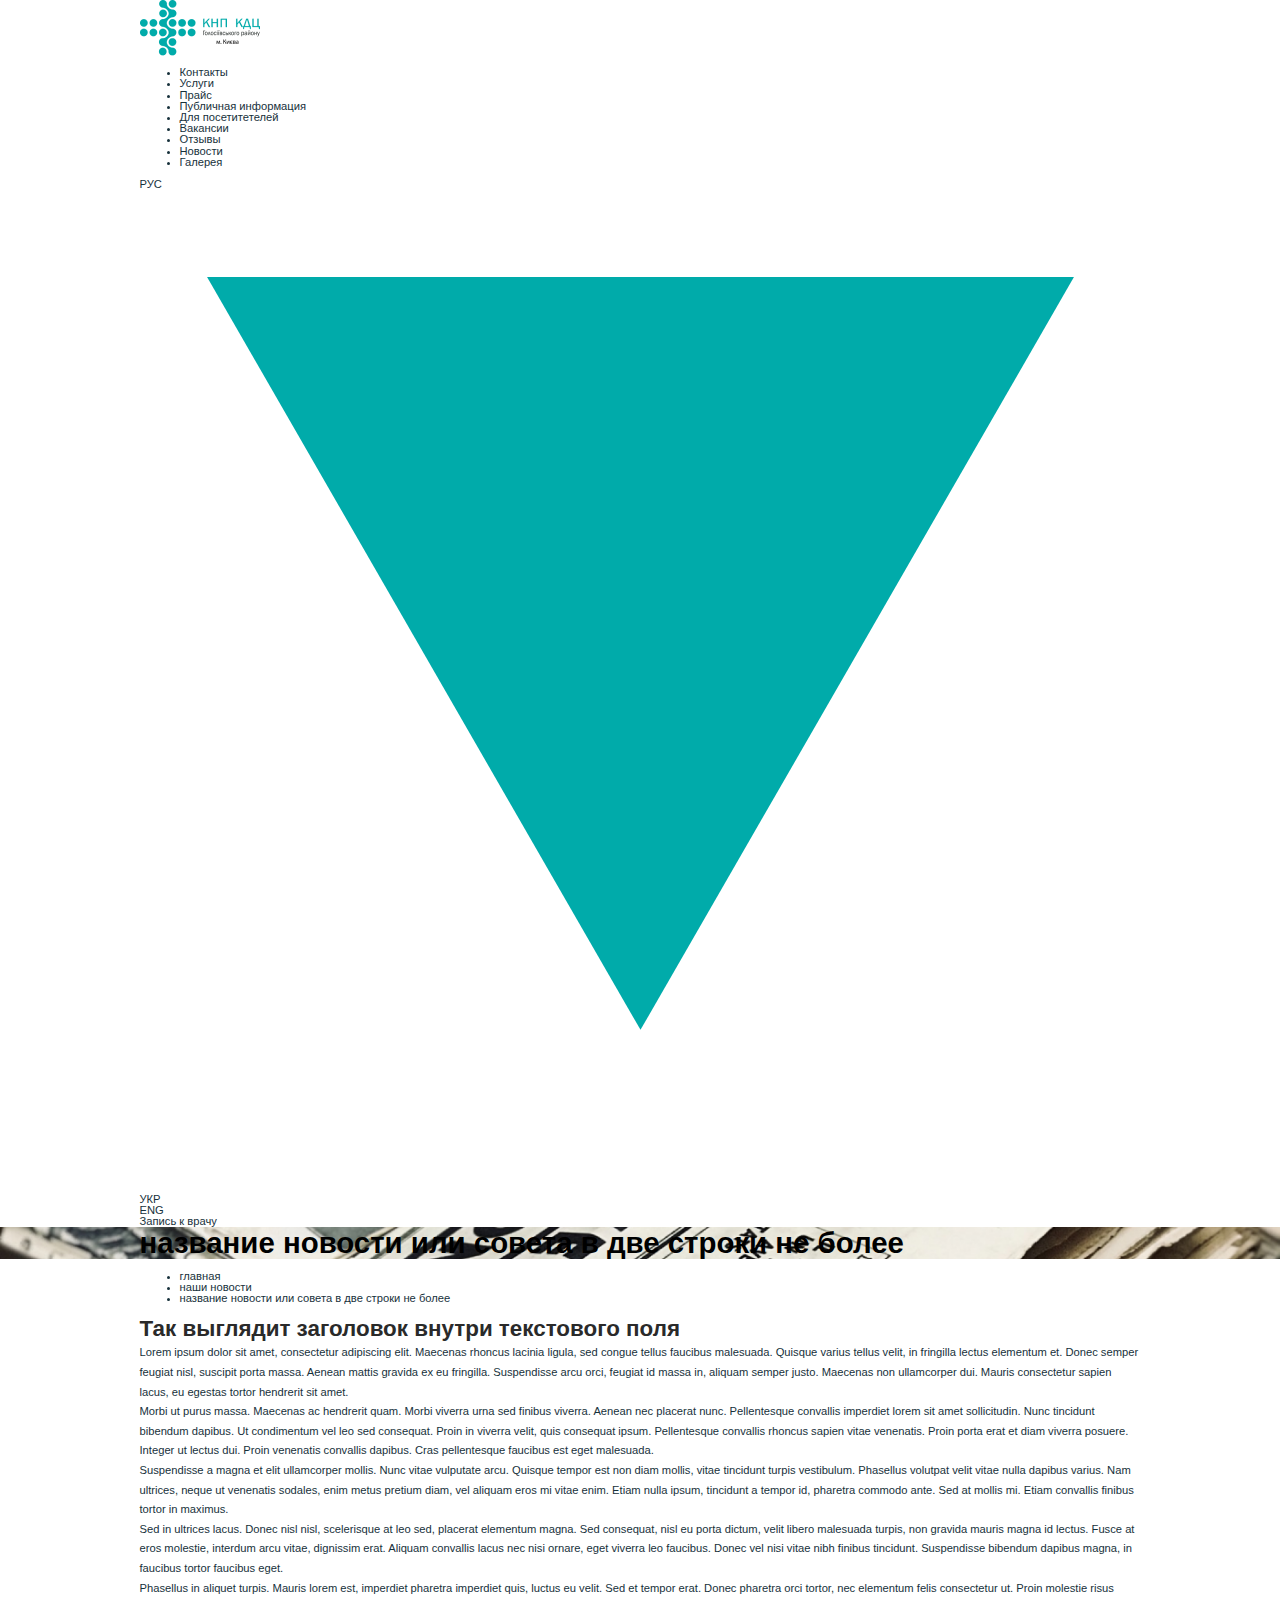
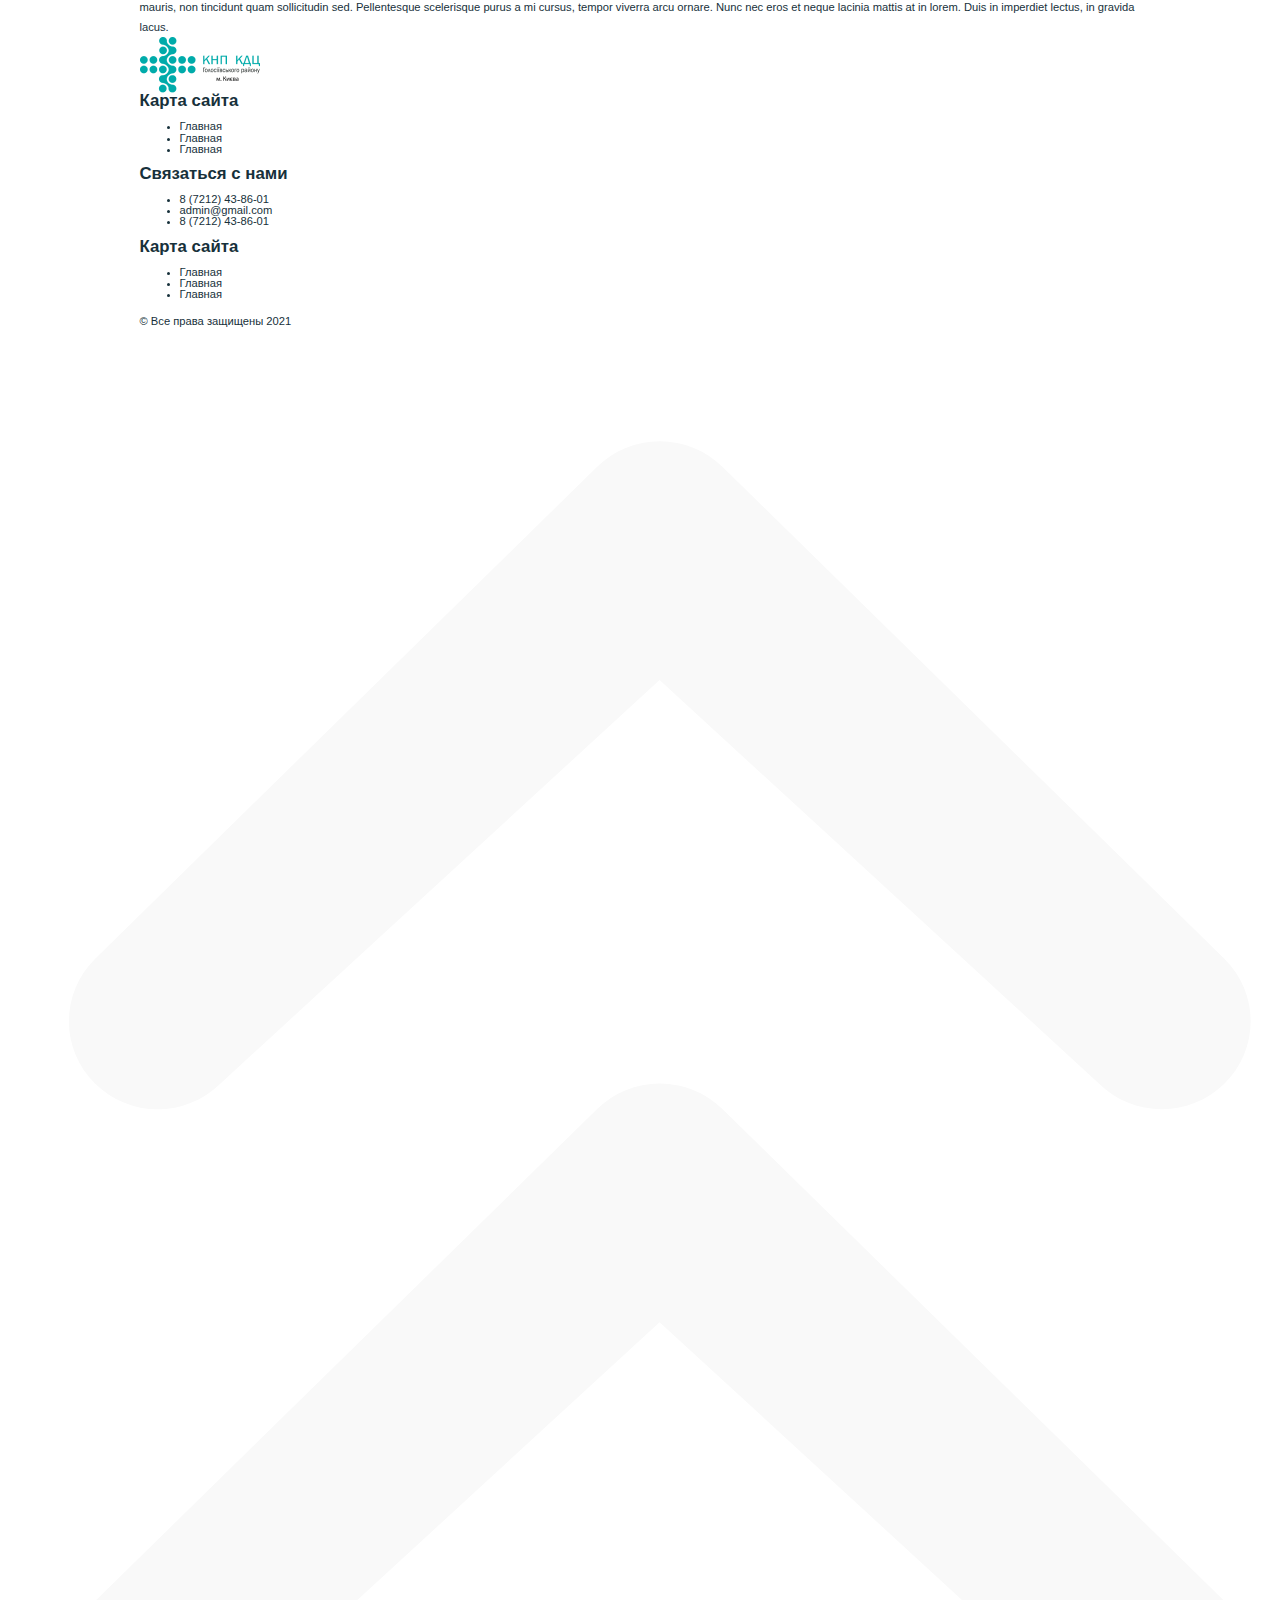
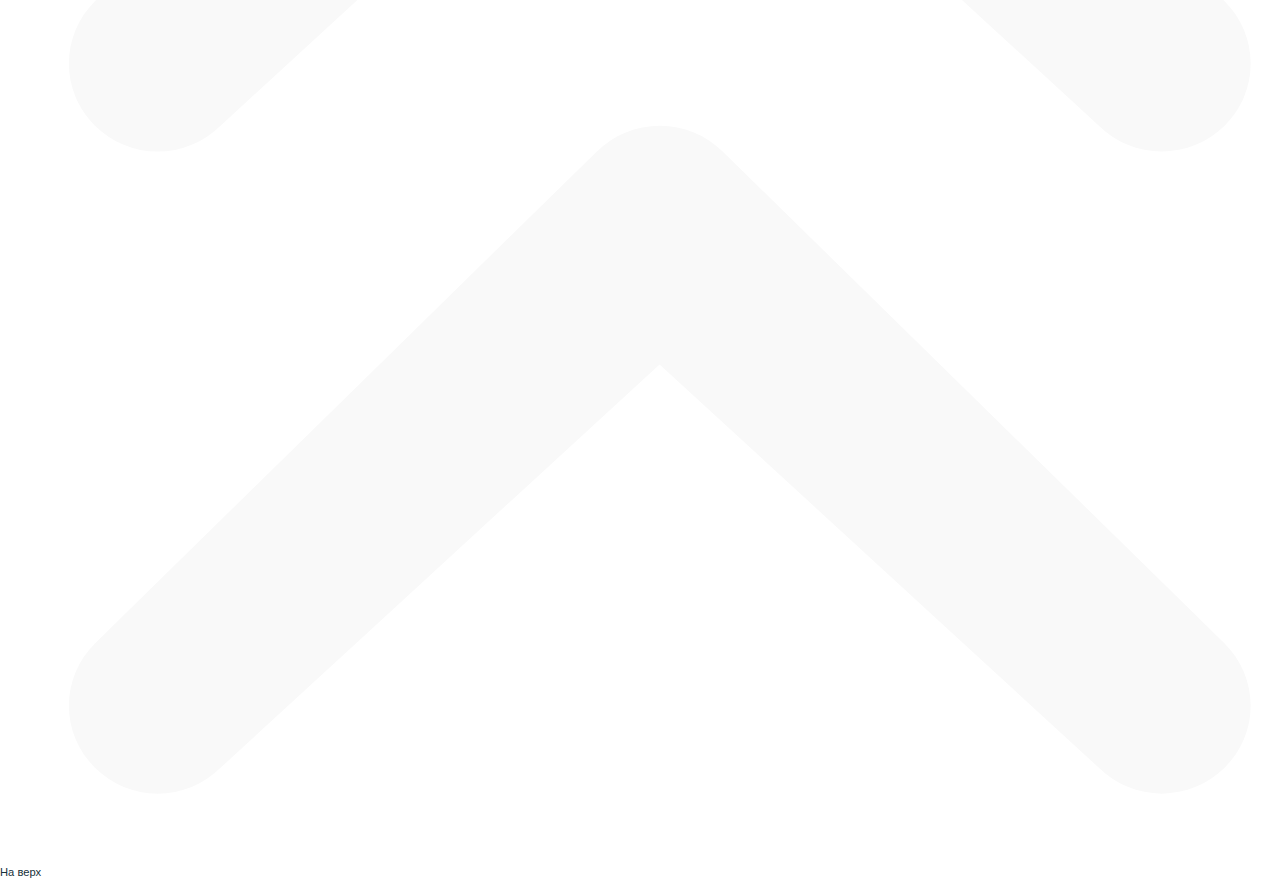
==== news-single.html @ 1023b594 "Initial commit" ====
<!doctype html>
<html lang=ru>
   <head>
      <meta charset=UTF-8>
      <title>Doc</title>
      <meta content=ru http-equiv=content-language>
      <meta content="Doc" name=description>
      <meta content="Doc" name=keywords>
      <meta content="Doc" property=og:title>
      <meta content=website property=og:type>
      <meta content=img/title.jpg property=og:image>
      <meta content="" property=og:description>
      <meta content="width=device-width,user-scalable=no" name=viewport id=viewport>
      <link href=favicon.ico rel="shortcut icon" type=image/x-icon>
      <link rel="stylesheet" type="text/css" href="css/main.css" as="style" >
      <link rel="stylesheet" type="text/css" href="css/media.css" as="style" >
   </head>
   <body>
      <header class="section section-header">
         <div class="wrapper">
            <div class="header">
               <div class="header-logo">
                  <a href="#" class="link link--logo">
                     <img src="img/logo.png" alt="logo">
                  </a>
               </div>
               <div class="header-menu">
                  <ul class="header-menu__list">
                     <li><a href="#" class="link link--menu">Контакты</a></li>
                     <li><a href="#" class="link link--menu">Услуги</a></li>
                     <li><a href="#" class="link link--menu">Прайс</a></li>
                     <li><a href="#" class="link link--menu">Публичная информация</a></li>
                     <li><a href="#" class="link link--menu">Для посетитетелей</a></li>
                     <li><a href="#" class="link link--menu">Вакансии</a></li>
                     <li><a href="#" class="link link--menu">Отзывы</a></li>
                     <li><a href="#" class="link link--menu">Новости</a></li>
                     <li><a href="#" class="link link--menu">Галерея</a></li>
                  </ul>
                  <div class="header-menu__lang">
                     <div class="lang-selected">
                        <span>РУС</span>
                        <svg viewBox="0 0 6 6" fill="none" xmlns="http://www.w3.org/2000/svg">
                           <path d="M3 5.03418L0.401924 0.521323L5.59808 0.521323L3 5.03418Z" fill="#00ABAA"/>
                        </svg>
                     </div>
                     <div class="lang-selected__list">
                        <a href="#" class="link link--language active">УКР</a>
                        <a href="#" class="link link--language">ENG</a>
                     </div>
                  </div>
                  <a href="#" class="link link--action fancybtn">
                     Запись к врачу
                  </a>
               </div>
            </div>
         </div>
      </header>
      <section class="section section-pagetitle" style="background-image: url('img/bg/news.png'); background-size: cover;">
         <div class="wrapper">
            <div class="pagetitle">
               <h1 class="title h1">название новости или совета в две строки не более</h1>
            </div>
         </div>
      </section>
      <section class="section section-breadcrumbs">
         <div class="wrapper">
            <div class="breadcrumbs">
               <ul>
                  <li><a href="#" class="link link--bread">главная</a></li>
                  <li><a href="#" class="link link--bread">наши новости</a></li>
                  <li><span class="current">название новости или совета в две строки не более</span></li>
               </ul>
            </div>
         </div>
      </section>
      <section class="section section-newssingle">
         <div class="wrapper">
            <div class="newssingle">
               <div class="newssingle-content">
                        <h2>Так выглядит заголовок внутри текстового поля</h2>
               <p>
                  Lorem ipsum dolor sit amet, consectetur adipiscing elit. Maecenas rhoncus lacinia ligula, sed congue tellus faucibus malesuada. Quisque varius tellus velit, in fringilla lectus elementum et. Donec semper feugiat nisl, suscipit porta massa. Aenean mattis gravida ex eu fringilla. Suspendisse arcu orci, feugiat id massa in, aliquam semper justo. Maecenas non ullamcorper dui. Mauris consectetur sapien lacus, eu egestas tortor hendrerit sit amet.</p>
 <p>Morbi ut purus massa. Maecenas ac hendrerit quam. Morbi viverra urna sed finibus viverra. Aenean nec placerat nunc. Pellentesque convallis imperdiet lorem sit amet sollicitudin. Nunc tincidunt bibendum dapibus. Ut condimentum vel leo sed consequat. Proin in viverra velit, quis consequat ipsum. Pellentesque convallis rhoncus sapien vitae venenatis. Proin porta erat et diam viverra posuere. Integer ut lectus dui. Proin venenatis convallis dapibus. Cras pellentesque faucibus est eget malesuada.</p>
 <p>Suspendisse a magna et elit ullamcorper mollis. Nunc vitae vulputate arcu. Quisque tempor est non diam mollis, vitae tincidunt turpis vestibulum. Phasellus volutpat velit vitae nulla dapibus varius. Nam ultrices, neque ut venenatis sodales, enim metus pretium diam, vel aliquam eros mi vitae enim. Etiam nulla ipsum, tincidunt a tempor id, pharetra commodo ante. Sed at mollis mi. Etiam convallis finibus tortor in maximus.</p>
 <p>Sed in ultrices lacus. Donec nisl nisl, scelerisque at leo sed, placerat elementum magna. Sed consequat, nisl eu porta dictum, velit libero malesuada turpis, non gravida mauris magna id lectus. Fusce at eros molestie, interdum arcu vitae, dignissim erat. Aliquam convallis lacus nec nisi ornare, eget viverra leo faucibus. Donec vel nisi vitae nibh finibus tincidunt. Suspendisse bibendum dapibus magna, in faucibus tortor faucibus eget.</p>
 <p>Phasellus in aliquet turpis. Mauris lorem est, imperdiet pharetra imperdiet quis, luctus eu velit. Sed et tempor erat. Donec pharetra orci tortor, nec elementum felis consectetur ut. Proin molestie risus mauris, non tincidunt quam sollicitudin sed. Pellentesque scelerisque purus a mi cursus, tempor viverra arcu ornare. Nunc nec eros et neque lacinia mattis at in lorem. Duis in imperdiet lectus, in gravida lacus.
               </p>
                  </div>
               </div>
            </div>
      </section>
      <footer class="section section-footer">
         <div class="wrapper">
            <div class="footer">
               <div class="footer-row">
                  <div class="footer-col">
                     <a href="#" class="link link--logo"><img src="img/logo.png" alt=""></a>
                  </div>
                  <div class="footer-col">
                     <h4>Карта сайта</h4>
                     <ul>
                        <li><a href="#" class="link link--footer">Главная</a></li>
                        <li><a href="#" class="link link--footer">Главная</a></li>
                        <li><a href="#" class="link link--footer">Главная</a></li>
                     </ul>
                  </div>
                  <div class="footer-col">
                     <h4>Связаться с нами</h4>
                     <ul>
                        <li><a href="tel:87212438601" class="link link--footer">8 (7212) 43-86-01</a></li>
                        <li><a href="mailto:admin@gmail.com" class="link link--footer">admin@gmail.com</a></li>
                        <li><a href="tel:87212438601" class="link link--footer">8 (7212) 43-86-01</a></li>
                     </ul>
                  </div>
                  <div class="footer-col">
                     <h4>Карта сайта</h4>
                     <ul>
                        <li><a href="#" class="link link--footer">Главная</a></li>
                        <li><a href="#" class="link link--footer">Главная</a></li>
                        <li><a href="#" class="link link--footer">Главная</a></li>
                     </ul>
                  </div>
               </div>
               <div class="footer-row">
                  <div class="footer-col">
                     <p class="copy">© Все права защищены 2021</p>
                  </div>
               </div>
            </div>
         </div>
      </footer>
      
      <div id="consultation" style="display:none" class="popup popup-consultation">
         <div class="popup-content">
            <div class="consultation">
               
            </div>
         </div>
      </div>

      <a href="#" class="link link--totop">
         <span class="icon">
            <svg viewBox="0 0 9 15" fill="none" xmlns="http://www.w3.org/2000/svg">
               <path d="M1.55084 5.29048C1.43331 5.40685 1.27461 5.47213 1.10921 5.47213C0.943822 5.47213 0.785113 5.40685 0.667586 5.29048C0.60956 5.23334 0.56348 5.16522 0.532027 5.0901C0.500573 5.01498 0.484375 4.93436 0.484375 4.85292C0.484375 4.77148 0.500573 4.69085 0.532027 4.61573C0.56348 4.54061 0.60956 4.4725 0.667586 4.41535L4.197 0.956386C4.31479 0.840178 4.47361 0.775024 4.63908 0.775024C4.80455 0.775024 4.96336 0.840178 5.08116 0.956386L8.61057 4.41535C8.6686 4.4725 8.71467 4.54061 8.74613 4.61573C8.77758 4.69085 8.79378 4.77148 8.79378 4.85292C8.79378 4.93436 8.77758 5.01498 8.74613 5.0901C8.71467 5.16522 8.6686 5.23334 8.61057 5.29048C8.49277 5.40669 8.33396 5.47184 8.16849 5.47184C8.00302 5.47184 7.84421 5.40669 7.72641 5.29048L4.63772 2.45377L1.55084 5.29048Z" fill="#F9F9F9"/>
               <path d="M1.55084 9.80611C1.43331 9.92248 1.27461 9.98776 1.10921 9.98776C0.943822 9.98776 0.785113 9.92248 0.667586 9.80611C0.60956 9.74896 0.56348 9.68085 0.532027 9.60573C0.500573 9.53061 0.484375 9.44998 0.484375 9.36854C0.484375 9.2871 0.500573 9.20648 0.532027 9.13136C0.56348 9.05624 0.60956 8.98812 0.667586 8.93098L4.197 5.47201C4.31479 5.3558 4.47361 5.29065 4.63908 5.29065C4.80455 5.29065 4.96336 5.3558 5.08116 5.47201L8.61057 8.93098C8.6686 8.98812 8.71467 9.05624 8.74613 9.13136C8.77758 9.20648 8.79378 9.2871 8.79378 9.36854C8.79378 9.44998 8.77758 9.53061 8.74613 9.60573C8.71467 9.68085 8.6686 9.74896 8.61057 9.80611C8.49277 9.92232 8.33396 9.98747 8.16849 9.98747C8.00302 9.98747 7.84421 9.92232 7.72641 9.80611L4.63772 6.96939L1.55084 9.80611Z" fill="#F9F9F9"/>
               <path d="M1.55084 14.3217C1.43331 14.4381 1.27461 14.5034 1.10921 14.5034C0.943822 14.5034 0.785113 14.4381 0.667586 14.3217C0.60956 14.2646 0.56348 14.1965 0.532027 14.1214C0.500573 14.0462 0.484375 13.9656 0.484375 13.8842C0.484375 13.8027 0.500573 13.7221 0.532027 13.647C0.56348 13.5719 0.60956 13.5037 0.667586 13.4466L4.197 9.98764C4.31479 9.87143 4.47361 9.80627 4.63908 9.80627C4.80455 9.80627 4.96336 9.87143 5.08116 9.98764L8.61057 13.4466C8.6686 13.5037 8.71467 13.5719 8.74613 13.647C8.77758 13.7221 8.79378 13.8027 8.79378 13.8842C8.79378 13.9656 8.77758 14.0462 8.74613 14.1214C8.71467 14.1965 8.6686 14.2646 8.61057 14.3217C8.49277 14.4379 8.33396 14.5031 8.16849 14.5031C8.00302 14.5031 7.84421 14.4379 7.72641 14.3217L4.63772 11.485L1.55084 14.3217Z" fill="#F9F9F9"/>
            </svg>
         </span>
         <span class="text">
            На верх
         </span>
      </a>
      
      <script  src=js/libs.min.js></script>
      <script  src=js/main.js></script>
   </body>
</html>
---- css/media.css ----
@media only screen and (min-height: 1080px) and (min-width: 1900px) { .section-main { background: url("../img/bg.png") no-repeat bottom left, -webkit-gradient(linear, left top, left bottom, from(#17313B), color-stop(63.54%, rgba(10, 124, 167, 0.530729)), to(#17313B)); background: url("../img/bg.png") no-repeat bottom left, -webkit-linear-gradient(top, #17313B 0%, rgba(10, 124, 167, 0.530729) 63.54%, #17313B 100%); background: url("../img/bg.png") no-repeat bottom left, -o-linear-gradient(top, #17313B 0%, rgba(10, 124, 167, 0.530729) 63.54%, #17313B 100%); background: url("../img/bg.png") no-repeat bottom left, linear-gradient(180deg, #17313B 0%, rgba(10, 124, 167, 0.530729) 63.54%, #17313B 100%); -webkit-background-size: calc(100vw - 7rem) 105.8rem, auto; background-size: calc(100vw - 7rem) 105.8rem, auto; }
  .section-main .main-content__items { margin-top: 4rem; margin-bottom: 7rem; } }

@media only screen and (max-width: 1860px) { /**/
  html { font-size: 10px; }
  .section-header .header-top { padding: 1rem 0; }
  .section-main { background: url("../img/bg.png") no-repeat bottom left, -webkit-gradient(linear, left top, left bottom, from(#17313B), color-stop(63.54%, rgba(10, 124, 167, 0.530729)), to(#17313B)); background: url("../img/bg.png") no-repeat bottom left, -webkit-linear-gradient(top, #17313B 0%, rgba(10, 124, 167, 0.530729) 63.54%, #17313B 100%); background: url("../img/bg.png") no-repeat bottom left, -o-linear-gradient(top, #17313B 0%, rgba(10, 124, 167, 0.530729) 63.54%, #17313B 100%); background: url("../img/bg.png") no-repeat bottom left, linear-gradient(180deg, #17313B 0%, rgba(10, 124, 167, 0.530729) 63.54%, #17313B 100%); -webkit-background-size: calc(100vw - 10px * 7) calc(10px * 105.8 - 10px * 25), auto; background-size: calc(100vw - 10px * 7) calc(10px * 105.8 - 10px * 25), auto; }
  .section-main .main-content { padding-top: 14rem; }
  .section-main .main-content__items { margin-top: 2rem; margin-bottom: 4rem; }
  .section-main .main-content__items h1 { font-size: 1.6rem; line-height: 2.5rem; }
  .section-main .main-content__item h2 { font-size: 3.5rem; line-height: 4rem; }
  .section-main .main-content__item .link--more { margin-top: 1rem; }
  .section-main .main-content__isometric { margin-left: 10rem; width: calc(8px * 146); height: calc(8px * 51); }
  .section-main .main-content__isometric .link[data-step="1"] { top: 0; left: calc(8.5px * 34.6); width: calc(8px * 35); height: calc(8px * 21.9); }
  .section-main .main-content__isometric .link[data-step="2"] { top: 0; right: calc(8.5px * 31.3); width: calc(8px * 35.1); height: calc(8px * 23); }
  .section-main .main-content__isometric .link[data-step="3"] { top: calc(8px * 11); right: 0; width: calc(8px * 36.2); height: calc(8px * 22.8); }
  .section-main .main-content__isometric .link[data-step="4"] { bottom: 0; right: calc(8.5px * 26); width: calc(8px * 42.1); height: calc(8px * 27.6); }
  .section-main .main-content__isometric .link[data-step="5"] { bottom: 0; left: calc(8.5px * 30); width: calc(8px * 37.9); height: calc(8px * 25.9); }
  .section-main .main-content__isometric .link[data-step="6"] { top: calc(8px * 8); left: 0; width: calc(8px * 35); height: calc(8px * 25.7); } }

@media only screen and (max-width: 1660px) { /**/
  html { font-size: 9px; }
  .section-header .header-top { padding: 1rem 0; }
  .section-main { background: url("../img/bg.png") no-repeat bottom left, -webkit-gradient(linear, left top, left bottom, from(#17313B), color-stop(63.54%, rgba(10, 124, 167, 0.530729)), to(#17313B)); background: url("../img/bg.png") no-repeat bottom left, -webkit-linear-gradient(top, #17313B 0%, rgba(10, 124, 167, 0.530729) 63.54%, #17313B 100%); background: url("../img/bg.png") no-repeat bottom left, -o-linear-gradient(top, #17313B 0%, rgba(10, 124, 167, 0.530729) 63.54%, #17313B 100%); background: url("../img/bg.png") no-repeat bottom left, linear-gradient(180deg, #17313B 0%, rgba(10, 124, 167, 0.530729) 63.54%, #17313B 100%); -webkit-background-size: calc(100vw - 7px * 7) calc(7px * 105.8 - 7px * 18), auto; background-size: calc(100vw - 7px * 7) calc(7px * 105.8 - 7px * 18), auto; }
  .section-main .main-content { padding-top: 14rem; }
  .section-main .main-content__items { margin-top: 2rem; margin-bottom: 4rem; }
  .section-main .main-content__items h1 { font-size: 1.6rem; line-height: 2.5rem; }
  .section-main .main-content__item h2 { font-size: 3.5rem; line-height: 4rem; }
  .section-main .main-content__item .link--more { margin-top: 1rem; }
  .section-main .main-content__isometric { margin-left: 10rem; width: calc(7px * 146); height: calc(7px * 51); }
  .section-main .main-content__isometric .link[data-step="1"] { top: 0; left: calc(7.5px * 34.6); width: calc(7px * 35); height: calc(7px * 21.9); }
  .section-main .main-content__isometric .link[data-step="2"] { top: 0; right: calc(7.5px * 31.3); width: calc(7px * 35.1); height: calc(7px * 23); }
  .section-main .main-content__isometric .link[data-step="3"] { top: calc(7px * 11); right: 0; width: calc(7px * 36.2); height: calc(7px * 22.8); }
  .section-main .main-content__isometric .link[data-step="4"] { bottom: 0; right: calc(7.5px * 26); width: calc(7px * 42.1); height: calc(7px * 27.6); }
  .section-main .main-content__isometric .link[data-step="5"] { bottom: 0; left: calc(7.5px * 30); width: calc(7px * 37.9); height: calc(7px * 25.9); }
  .section-main .main-content__isometric .link[data-step="6"] { top: calc(7px * 8); left: 0; width: calc(7px * 35); height: calc(7px * 25.7); } }

@media only screen and (max-width: 1500px) { /**/
  html { font-size: 8px; } }

@media only screen and (max-width: 1400px) { /**/
  html { font-size: 8px; }
  .section-header .header-top { padding: 1rem 0; }
  .section-main { background: url("../img/bg.png") no-repeat bottom left, -webkit-gradient(linear, left top, left bottom, from(#17313B), color-stop(63.54%, rgba(10, 124, 167, 0.530729)), to(#17313B)); background: url("../img/bg.png") no-repeat bottom left, -webkit-linear-gradient(top, #17313B 0%, rgba(10, 124, 167, 0.530729) 63.54%, #17313B 100%); background: url("../img/bg.png") no-repeat bottom left, -o-linear-gradient(top, #17313B 0%, rgba(10, 124, 167, 0.530729) 63.54%, #17313B 100%); background: url("../img/bg.png") no-repeat bottom left, linear-gradient(180deg, #17313B 0%, rgba(10, 124, 167, 0.530729) 63.54%, #17313B 100%); -webkit-background-size: calc(100vw - 7px * 7) calc(7px * 105.8 - 7px * 18), auto; background-size: calc(100vw - 7px * 7) calc(7px * 105.8 - 7px * 18), auto; }
  .section-main .main-content { padding-top: 14rem; }
  .section-main .main-content__items { margin-top: 2rem; margin-bottom: 1rem; }
  .section-main .main-content__items h1 { font-size: 1.6rem; line-height: 2.5rem; }
  .section-main .main-content__item h2 { font-size: 3.5rem; line-height: 4rem; }
  .section-main .main-content__item .link--more { margin-top: 1rem; }
  .section-main .main-content__isometric { margin-left: 5rem; width: calc(7px * 146); height: calc(7px * 51); }
  .section-main .main-content__isometric .link[data-step="1"] { top: 0; left: calc(7.5px * 34.6); width: calc(7px * 35); height: calc(7px * 21.9); }
  .section-main .main-content__isometric .link[data-step="2"] { top: 0; right: calc(7.5px * 31.3); width: calc(7px * 35.1); height: calc(7px * 23); }
  .section-main .main-content__isometric .link[data-step="3"] { top: calc(7px * 11); right: 0; width: calc(7px * 36.2); height: calc(7px * 22.8); }
  .section-main .main-content__isometric .link[data-step="4"] { bottom: 0; right: calc(7.5px * 26); width: calc(7px * 42.1); height: calc(7px * 27.6); }
  .section-main .main-content__isometric .link[data-step="5"] { bottom: 0; left: calc(7.5px * 30); width: calc(7px * 37.9); height: calc(7px * 25.9); }
  .section-main .main-content__isometric .link[data-step="6"] { top: calc(7px * 8); left: 0; width: calc(7px * 35); height: calc(7px * 25.7); } }

@media only screen and (max-width: 1300px) { /**/
  html { font-size: 7px; }
  .section-main { background: url("../img/bg.png") no-repeat bottom left, -webkit-gradient(linear, left top, left bottom, from(#17313B), color-stop(63.54%, rgba(10, 124, 167, 0.530729)), to(#17313B)); background: url("../img/bg.png") no-repeat bottom left, -webkit-linear-gradient(top, #17313B 0%, rgba(10, 124, 167, 0.530729) 63.54%, #17313B 100%); background: url("../img/bg.png") no-repeat bottom left, -o-linear-gradient(top, #17313B 0%, rgba(10, 124, 167, 0.530729) 63.54%, #17313B 100%); background: url("../img/bg.png") no-repeat bottom left, linear-gradient(180deg, #17313B 0%, rgba(10, 124, 167, 0.530729) 63.54%, #17313B 100%); -webkit-background-size: calc(100vw - 6px * 7) calc(6px * 105.8 - 6px * 12), auto; background-size: calc(100vw - 6px * 7) calc(6px * 105.8 - 6px * 12), auto; }
  .section-main .main-content__items { margin-top: 2rem; }
  .section-main .main-content__items h1 { font-size: 1.6rem; line-height: 2.5rem; }
  .section-main .main-content__item h2 { font-size: 3.5rem; line-height: 4rem; }
  .section-main .main-content__item .link--more { margin-top: 1rem; }
  .section-main .main-content__isometric { margin-left: 5rem; width: calc(6px * 146); height: calc(6px * 51); }
  .section-main .main-content__isometric .link[data-step="1"] { top: 0; left: calc(6.5px * 34.6); width: calc(6px * 35); height: calc(6px * 21.9); }
  .section-main .main-content__isometric .link[data-step="2"] { top: 0; right: calc(6.5px * 31.3); width: calc(6px * 35.1); height: calc(6px * 23); }
  .section-main .main-content__isometric .link[data-step="3"] { top: calc(6px * 11); right: 0; width: calc(6px * 36.2); height: calc(6px * 22.8); }
  .section-main .main-content__isometric .link[data-step="4"] { bottom: 0; right: calc(6.5px * 26); width: calc(6px * 42.1); height: calc(6px * 27.6); }
  .section-main .main-content__isometric .link[data-step="5"] { bottom: 0; left: calc(6.5px * 30); width: calc(6px * 37.9); height: calc(6px * 25.9); }
  .section-main .main-content__isometric .link[data-step="6"] { top: calc(6px * 8); left: 0; width: calc(6px * 35); height: calc(6px * 25.7); } }

@media only screen and (max-width: 1200px) { /**/
  html { font-size: 7px; }
  .section-main { background: url("../img/bg.png") no-repeat bottom left, -webkit-gradient(linear, left top, left bottom, from(#17313B), color-stop(63.54%, rgba(10, 124, 167, 0.530729)), to(#17313B)); background: url("../img/bg.png") no-repeat bottom left, -webkit-linear-gradient(top, #17313B 0%, rgba(10, 124, 167, 0.530729) 63.54%, #17313B 100%); background: url("../img/bg.png") no-repeat bottom left, -o-linear-gradient(top, #17313B 0%, rgba(10, 124, 167, 0.530729) 63.54%, #17313B 100%); background: url("../img/bg.png") no-repeat bottom left, linear-gradient(180deg, #17313B 0%, rgba(10, 124, 167, 0.530729) 63.54%, #17313B 100%); -webkit-background-size: calc(100vw - 5px * 7) calc(5px * 105.8 - 5px * 4), auto; background-size: calc(100vw - 5px * 7) calc(5px * 105.8 - 5px * 4), auto; }
  .section-main .main-content__isometric { margin-left: 10rem; width: calc(5px * 146); height: calc(5px * 51); }
  .section-main .main-content__isometric .link[data-step="1"] { top: 0; left: calc(5.5px * 34.6); width: calc(5px * 35); height: calc(5px * 21.9); }
  .section-main .main-content__isometric .link[data-step="2"] { top: 0; right: calc(5.5px * 31.3); width: calc(5px * 35.1); height: calc(5px * 23); }
  .section-main .main-content__isometric .link[data-step="3"] { top: calc(5px * 11); right: 0; width: calc(5px * 36.2); height: calc(5px * 22.8); }
  .section-main .main-content__isometric .link[data-step="4"] { bottom: 0; right: calc(5.5px * 26); width: calc(5px * 42.1); height: calc(5px * 27.6); }
  .section-main .main-content__isometric .link[data-step="5"] { bottom: 0; left: calc(5.5px * 30); width: calc(5px * 37.9); height: calc(5px * 25.9); }
  .section-main .main-content__isometric .link[data-step="6"] { top: calc(5px * 8); left: 0; width: calc(5px * 35); height: calc(5px * 25.7); } }

@media only screen and (max-width: 1100px) { /**/
  html { font-size: 6px; } }

/* Medium Devices, Desktops */
@media only screen and (max-width: 992px) { /**/
  html { font-size: 6.5px; } }

@media only screen and (max-width: 768px) { html { font-size: 10px; } }
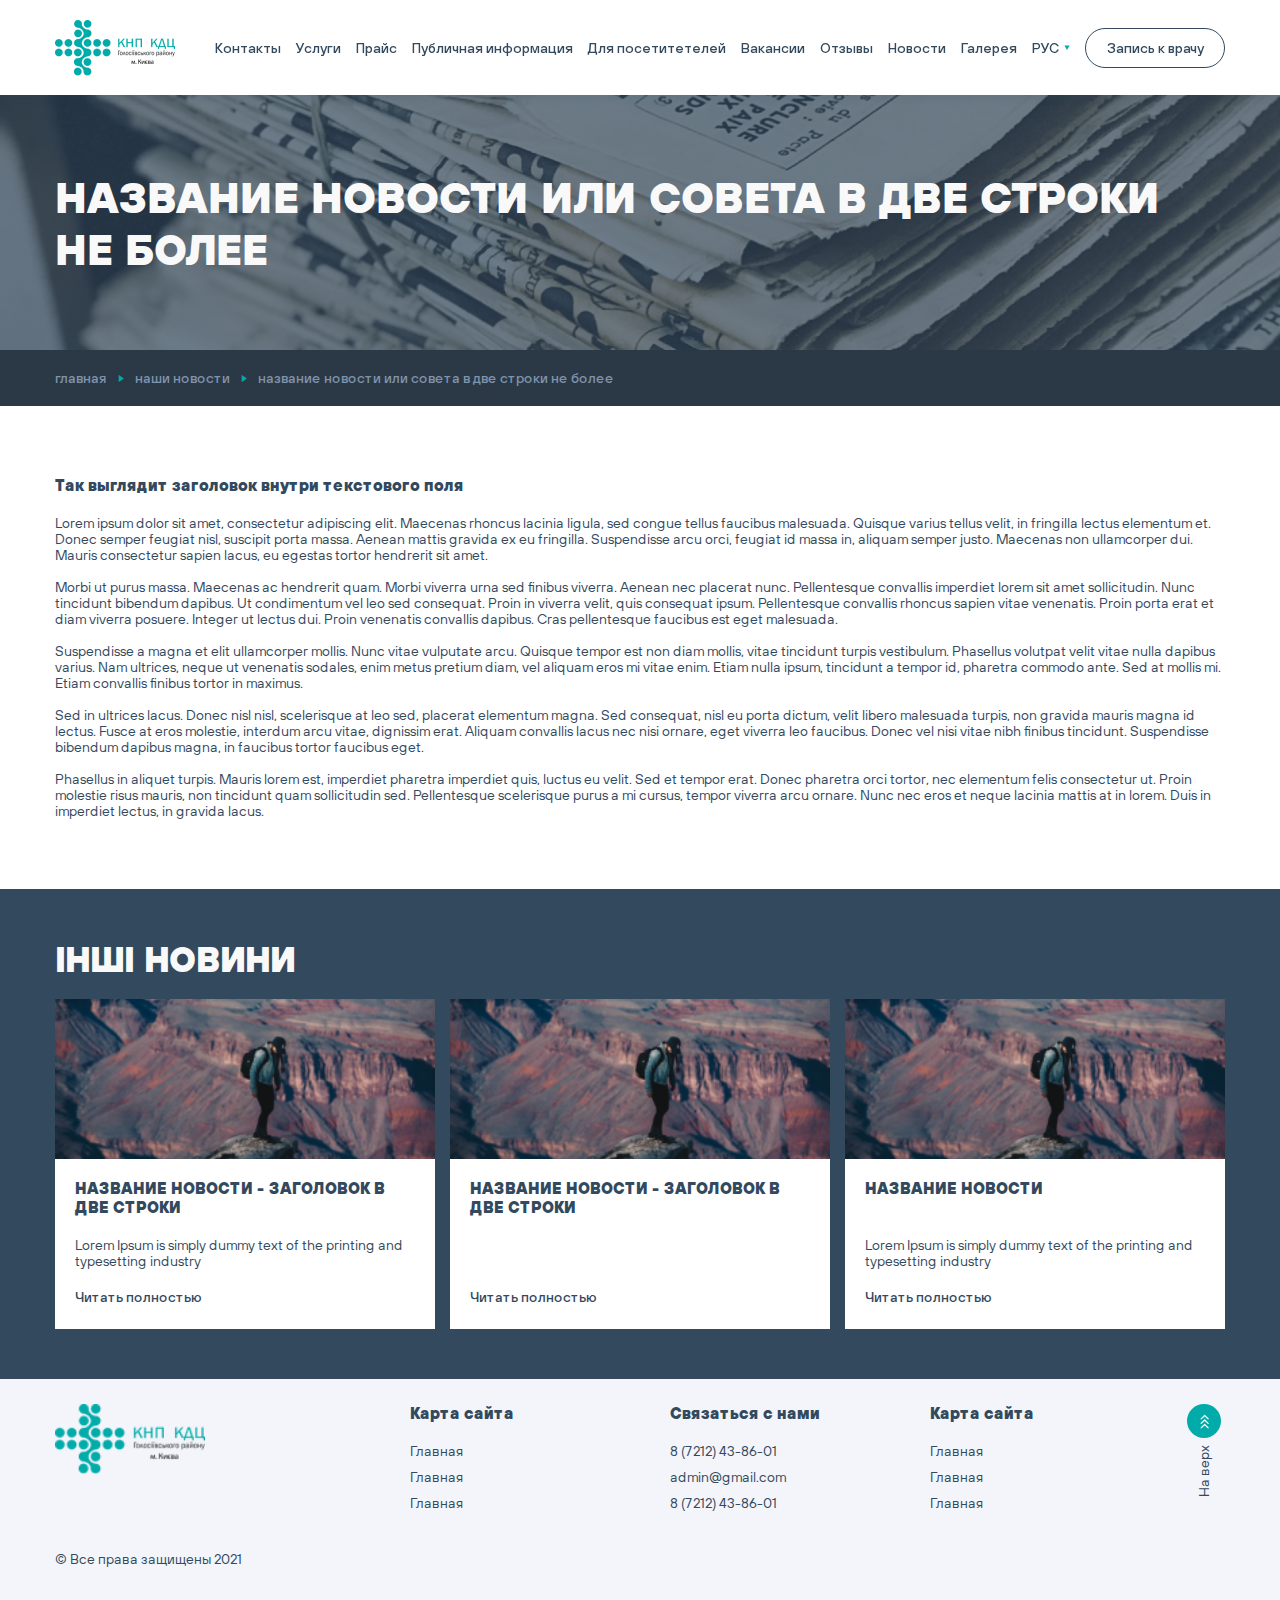
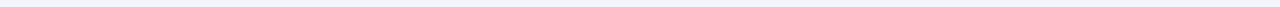
==== commit 0385cd64: "Стили на новости" ====
--- a/news-single.html
+++ b/news-single.html
@@ -89,6 +89,45 @@
                </div>
             </div>
       </section>
+      <section class="section section-related">
+         <div class="wrapper">
+            <div class="related">
+               <h3>Інші новини</h3>
+               <div class="news-items">
+                  <div class="news-item">
+                     <a class="link link--newsimg">
+                        <img src="img/n1.png" alt="">
+                     </a>
+                     <div class="news-item__content">
+                        <h3>Название новости - Заголовок в две строки</h3>
+                        <p>Lorem Ipsum is simply dummy text of the printing and typesetting industry</p>
+                        <a href="#" class="link link--more">Читать полностью</a>
+                     </div>
+                  </div>
+                  <div class="news-item">
+                     <a class="link link--newsimg">
+                        <img src="img/n1.png" alt="">
+                     </a>
+                     <div class="news-item__content">
+                        <h3>Название новости - Заголовок в две строки</h3>
+                        <!-- <p>Lorem Ipsum is simply dummy text of the printing and typesetting industry</p> -->
+                        <a href="#" class="link link--more">Читать полностью</a>
+                     </div>
+                  </div>
+                  <div class="news-item">
+                     <a class="link link--newsimg">
+                        <img src="img/n1.png" alt="">
+                     </a>
+                     <div class="news-item__content">
+                        <h3>Название новости</h3>
+                        <p>Lorem Ipsum is simply dummy text of the printing and typesetting industry</p>
+                        <a href="#" class="link link--more">Читать полностью</a>
+                     </div>
+                  </div>
+               </div>
+            </div>
+         </div>
+      </section>
       <footer class="section section-footer">
          <div class="wrapper">
             <div class="footer">
@@ -126,6 +165,18 @@
                      <p class="copy">© Все права защищены 2021</p>
                   </div>
                </div>
+               <a href="#" class="link link--totop">
+         <span class="icon">
+            <svg viewBox="0 0 9 15" fill="none" xmlns="http://www.w3.org/2000/svg">
+               <path d="M1.55084 5.29048C1.43331 5.40685 1.27461 5.47213 1.10921 5.47213C0.943822 5.47213 0.785113 5.40685 0.667586 5.29048C0.60956 5.23334 0.56348 5.16522 0.532027 5.0901C0.500573 5.01498 0.484375 4.93436 0.484375 4.85292C0.484375 4.77148 0.500573 4.69085 0.532027 4.61573C0.56348 4.54061 0.60956 4.4725 0.667586 4.41535L4.197 0.956386C4.31479 0.840178 4.47361 0.775024 4.63908 0.775024C4.80455 0.775024 4.96336 0.840178 5.08116 0.956386L8.61057 4.41535C8.6686 4.4725 8.71467 4.54061 8.74613 4.61573C8.77758 4.69085 8.79378 4.77148 8.79378 4.85292C8.79378 4.93436 8.77758 5.01498 8.74613 5.0901C8.71467 5.16522 8.6686 5.23334 8.61057 5.29048C8.49277 5.40669 8.33396 5.47184 8.16849 5.47184C8.00302 5.47184 7.84421 5.40669 7.72641 5.29048L4.63772 2.45377L1.55084 5.29048Z" fill="#F9F9F9"/>
+               <path d="M1.55084 9.80611C1.43331 9.92248 1.27461 9.98776 1.10921 9.98776C0.943822 9.98776 0.785113 9.92248 0.667586 9.80611C0.60956 9.74896 0.56348 9.68085 0.532027 9.60573C0.500573 9.53061 0.484375 9.44998 0.484375 9.36854C0.484375 9.2871 0.500573 9.20648 0.532027 9.13136C0.56348 9.05624 0.60956 8.98812 0.667586 8.93098L4.197 5.47201C4.31479 5.3558 4.47361 5.29065 4.63908 5.29065C4.80455 5.29065 4.96336 5.3558 5.08116 5.47201L8.61057 8.93098C8.6686 8.98812 8.71467 9.05624 8.74613 9.13136C8.77758 9.20648 8.79378 9.2871 8.79378 9.36854C8.79378 9.44998 8.77758 9.53061 8.74613 9.60573C8.71467 9.68085 8.6686 9.74896 8.61057 9.80611C8.49277 9.92232 8.33396 9.98747 8.16849 9.98747C8.00302 9.98747 7.84421 9.92232 7.72641 9.80611L4.63772 6.96939L1.55084 9.80611Z" fill="#F9F9F9"/>
+               <path d="M1.55084 14.3217C1.43331 14.4381 1.27461 14.5034 1.10921 14.5034C0.943822 14.5034 0.785113 14.4381 0.667586 14.3217C0.60956 14.2646 0.56348 14.1965 0.532027 14.1214C0.500573 14.0462 0.484375 13.9656 0.484375 13.8842C0.484375 13.8027 0.500573 13.7221 0.532027 13.647C0.56348 13.5719 0.60956 13.5037 0.667586 13.4466L4.197 9.98764C4.31479 9.87143 4.47361 9.80627 4.63908 9.80627C4.80455 9.80627 4.96336 9.87143 5.08116 9.98764L8.61057 13.4466C8.6686 13.5037 8.71467 13.5719 8.74613 13.647C8.77758 13.7221 8.79378 13.8027 8.79378 13.8842C8.79378 13.9656 8.77758 14.0462 8.74613 14.1214C8.71467 14.1965 8.6686 14.2646 8.61057 14.3217C8.49277 14.4379 8.33396 14.5031 8.16849 14.5031C8.00302 14.5031 7.84421 14.4379 7.72641 14.3217L4.63772 11.485L1.55084 14.3217Z" fill="#F9F9F9"/>
+            </svg>
+         </span>
+         <span class="text">
+            На верх
+         </span>
+      </a>
             </div>
          </div>
       </footer>
@@ -138,18 +189,7 @@
          </div>
       </div>
 
-      <a href="#" class="link link--totop">
-         <span class="icon">
-            <svg viewBox="0 0 9 15" fill="none" xmlns="http://www.w3.org/2000/svg">
-               <path d="M1.55084 5.29048C1.43331 5.40685 1.27461 5.47213 1.10921 5.47213C0.943822 5.47213 0.785113 5.40685 0.667586 5.29048C0.60956 5.23334 0.56348 5.16522 0.532027 5.0901C0.500573 5.01498 0.484375 4.93436 0.484375 4.85292C0.484375 4.77148 0.500573 4.69085 0.532027 4.61573C0.56348 4.54061 0.60956 4.4725 0.667586 4.41535L4.197 0.956386C4.31479 0.840178 4.47361 0.775024 4.63908 0.775024C4.80455 0.775024 4.96336 0.840178 5.08116 0.956386L8.61057 4.41535C8.6686 4.4725 8.71467 4.54061 8.74613 4.61573C8.77758 4.69085 8.79378 4.77148 8.79378 4.85292C8.79378 4.93436 8.77758 5.01498 8.74613 5.0901C8.71467 5.16522 8.6686 5.23334 8.61057 5.29048C8.49277 5.40669 8.33396 5.47184 8.16849 5.47184C8.00302 5.47184 7.84421 5.40669 7.72641 5.29048L4.63772 2.45377L1.55084 5.29048Z" fill="#F9F9F9"/>
-               <path d="M1.55084 9.80611C1.43331 9.92248 1.27461 9.98776 1.10921 9.98776C0.943822 9.98776 0.785113 9.92248 0.667586 9.80611C0.60956 9.74896 0.56348 9.68085 0.532027 9.60573C0.500573 9.53061 0.484375 9.44998 0.484375 9.36854C0.484375 9.2871 0.500573 9.20648 0.532027 9.13136C0.56348 9.05624 0.60956 8.98812 0.667586 8.93098L4.197 5.47201C4.31479 5.3558 4.47361 5.29065 4.63908 5.29065C4.80455 5.29065 4.96336 5.3558 5.08116 5.47201L8.61057 8.93098C8.6686 8.98812 8.71467 9.05624 8.74613 9.13136C8.77758 9.20648 8.79378 9.2871 8.79378 9.36854C8.79378 9.44998 8.77758 9.53061 8.74613 9.60573C8.71467 9.68085 8.6686 9.74896 8.61057 9.80611C8.49277 9.92232 8.33396 9.98747 8.16849 9.98747C8.00302 9.98747 7.84421 9.92232 7.72641 9.80611L4.63772 6.96939L1.55084 9.80611Z" fill="#F9F9F9"/>
-               <path d="M1.55084 14.3217C1.43331 14.4381 1.27461 14.5034 1.10921 14.5034C0.943822 14.5034 0.785113 14.4381 0.667586 14.3217C0.60956 14.2646 0.56348 14.1965 0.532027 14.1214C0.500573 14.0462 0.484375 13.9656 0.484375 13.8842C0.484375 13.8027 0.500573 13.7221 0.532027 13.647C0.56348 13.5719 0.60956 13.5037 0.667586 13.4466L4.197 9.98764C4.31479 9.87143 4.47361 9.80627 4.63908 9.80627C4.80455 9.80627 4.96336 9.87143 5.08116 9.98764L8.61057 13.4466C8.6686 13.5037 8.71467 13.5719 8.74613 13.647C8.77758 13.7221 8.79378 13.8027 8.79378 13.8842C8.79378 13.9656 8.77758 14.0462 8.74613 14.1214C8.71467 14.1965 8.6686 14.2646 8.61057 14.3217C8.49277 14.4379 8.33396 14.5031 8.16849 14.5031C8.00302 14.5031 7.84421 14.4379 7.72641 14.3217L4.63772 11.485L1.55084 14.3217Z" fill="#F9F9F9"/>
-            </svg>
-         </span>
-         <span class="text">
-            На верх
-         </span>
-      </a>
+      
       
       <script  src=js/libs.min.js></script>
       <script  src=js/main.js></script>
--- a/css/media.css
+++ b/css/media.css
@@ -1,91 +1,19 @@
-@media only screen and (min-height: 1080px) and (min-width: 1900px) { .section-main { background: url("../img/bg.png") no-repeat bottom left, -webkit-gradient(linear, left top, left bottom, from(#17313B), color-stop(63.54%, rgba(10, 124, 167, 0.530729)), to(#17313B)); background: url("../img/bg.png") no-repeat bottom left, -webkit-linear-gradient(top, #17313B 0%, rgba(10, 124, 167, 0.530729) 63.54%, #17313B 100%); background: url("../img/bg.png") no-repeat bottom left, -o-linear-gradient(top, #17313B 0%, rgba(10, 124, 167, 0.530729) 63.54%, #17313B 100%); background: url("../img/bg.png") no-repeat bottom left, linear-gradient(180deg, #17313B 0%, rgba(10, 124, 167, 0.530729) 63.54%, #17313B 100%); -webkit-background-size: calc(100vw - 7rem) 105.8rem, auto; background-size: calc(100vw - 7rem) 105.8rem, auto; }
-  .section-main .main-content__items { margin-top: 4rem; margin-bottom: 7rem; } }
+@media only screen and (max-width: 1860px) { /**/
+  html { font-size: 10px; } }
 
-@media only screen and (max-width: 1860px) { /**/
-  html { font-size: 10px; }
-  .section-header .header-top { padding: 1rem 0; }
-  .section-main { background: url("../img/bg.png") no-repeat bottom left, -webkit-gradient(linear, left top, left bottom, from(#17313B), color-stop(63.54%, rgba(10, 124, 167, 0.530729)), to(#17313B)); background: url("../img/bg.png") no-repeat bottom left, -webkit-linear-gradient(top, #17313B 0%, rgba(10, 124, 167, 0.530729) 63.54%, #17313B 100%); background: url("../img/bg.png") no-repeat bottom left, -o-linear-gradient(top, #17313B 0%, rgba(10, 124, 167, 0.530729) 63.54%, #17313B 100%); background: url("../img/bg.png") no-repeat bottom left, linear-gradient(180deg, #17313B 0%, rgba(10, 124, 167, 0.530729) 63.54%, #17313B 100%); -webkit-background-size: calc(100vw - 10px * 7) calc(10px * 105.8 - 10px * 25), auto; background-size: calc(100vw - 10px * 7) calc(10px * 105.8 - 10px * 25), auto; }
-  .section-main .main-content { padding-top: 14rem; }
-  .section-main .main-content__items { margin-top: 2rem; margin-bottom: 4rem; }
-  .section-main .main-content__items h1 { font-size: 1.6rem; line-height: 2.5rem; }
-  .section-main .main-content__item h2 { font-size: 3.5rem; line-height: 4rem; }
-  .section-main .main-content__item .link--more { margin-top: 1rem; }
-  .section-main .main-content__isometric { margin-left: 10rem; width: calc(8px * 146); height: calc(8px * 51); }
-  .section-main .main-content__isometric .link[data-step="1"] { top: 0; left: calc(8.5px * 34.6); width: calc(8px * 35); height: calc(8px * 21.9); }
-  .section-main .main-content__isometric .link[data-step="2"] { top: 0; right: calc(8.5px * 31.3); width: calc(8px * 35.1); height: calc(8px * 23); }
-  .section-main .main-content__isometric .link[data-step="3"] { top: calc(8px * 11); right: 0; width: calc(8px * 36.2); height: calc(8px * 22.8); }
-  .section-main .main-content__isometric .link[data-step="4"] { bottom: 0; right: calc(8.5px * 26); width: calc(8px * 42.1); height: calc(8px * 27.6); }
-  .section-main .main-content__isometric .link[data-step="5"] { bottom: 0; left: calc(8.5px * 30); width: calc(8px * 37.9); height: calc(8px * 25.9); }
-  .section-main .main-content__isometric .link[data-step="6"] { top: calc(8px * 8); left: 0; width: calc(8px * 35); height: calc(8px * 25.7); } }
-
-@media only screen and (max-width: 1660px) { /**/
-  html { font-size: 9px; }
-  .section-header .header-top { padding: 1rem 0; }
-  .section-main { background: url("../img/bg.png") no-repeat bottom left, -webkit-gradient(linear, left top, left bottom, from(#17313B), color-stop(63.54%, rgba(10, 124, 167, 0.530729)), to(#17313B)); background: url("../img/bg.png") no-repeat bottom left, -webkit-linear-gradient(top, #17313B 0%, rgba(10, 124, 167, 0.530729) 63.54%, #17313B 100%); background: url("../img/bg.png") no-repeat bottom left, -o-linear-gradient(top, #17313B 0%, rgba(10, 124, 167, 0.530729) 63.54%, #17313B 100%); background: url("../img/bg.png") no-repeat bottom left, linear-gradient(180deg, #17313B 0%, rgba(10, 124, 167, 0.530729) 63.54%, #17313B 100%); -webkit-background-size: calc(100vw - 7px * 7) calc(7px * 105.8 - 7px * 18), auto; background-size: calc(100vw - 7px * 7) calc(7px * 105.8 - 7px * 18), auto; }
-  .section-main .main-content { padding-top: 14rem; }
-  .section-main .main-content__items { margin-top: 2rem; margin-bottom: 4rem; }
-  .section-main .main-content__items h1 { font-size: 1.6rem; line-height: 2.5rem; }
-  .section-main .main-content__item h2 { font-size: 3.5rem; line-height: 4rem; }
-  .section-main .main-content__item .link--more { margin-top: 1rem; }
-  .section-main .main-content__isometric { margin-left: 10rem; width: calc(7px * 146); height: calc(7px * 51); }
-  .section-main .main-content__isometric .link[data-step="1"] { top: 0; left: calc(7.5px * 34.6); width: calc(7px * 35); height: calc(7px * 21.9); }
-  .section-main .main-content__isometric .link[data-step="2"] { top: 0; right: calc(7.5px * 31.3); width: calc(7px * 35.1); height: calc(7px * 23); }
-  .section-main .main-content__isometric .link[data-step="3"] { top: calc(7px * 11); right: 0; width: calc(7px * 36.2); height: calc(7px * 22.8); }
-  .section-main .main-content__isometric .link[data-step="4"] { bottom: 0; right: calc(7.5px * 26); width: calc(7px * 42.1); height: calc(7px * 27.6); }
-  .section-main .main-content__isometric .link[data-step="5"] { bottom: 0; left: calc(7.5px * 30); width: calc(7px * 37.9); height: calc(7px * 25.9); }
-  .section-main .main-content__isometric .link[data-step="6"] { top: calc(7px * 8); left: 0; width: calc(7px * 35); height: calc(7px * 25.7); } }
-
-@media only screen and (max-width: 1500px) { /**/
-  html { font-size: 8px; } }
+@media only screen and (max-width: 1660px) { /**/ }
 
 @media only screen and (max-width: 1400px) { /**/
-  html { font-size: 8px; }
-  .section-header .header-top { padding: 1rem 0; }
-  .section-main { background: url("../img/bg.png") no-repeat bottom left, -webkit-gradient(linear, left top, left bottom, from(#17313B), color-stop(63.54%, rgba(10, 124, 167, 0.530729)), to(#17313B)); background: url("../img/bg.png") no-repeat bottom left, -webkit-linear-gradient(top, #17313B 0%, rgba(10, 124, 167, 0.530729) 63.54%, #17313B 100%); background: url("../img/bg.png") no-repeat bottom left, -o-linear-gradient(top, #17313B 0%, rgba(10, 124, 167, 0.530729) 63.54%, #17313B 100%); background: url("../img/bg.png") no-repeat bottom left, linear-gradient(180deg, #17313B 0%, rgba(10, 124, 167, 0.530729) 63.54%, #17313B 100%); -webkit-background-size: calc(100vw - 7px * 7) calc(7px * 105.8 - 7px * 18), auto; background-size: calc(100vw - 7px * 7) calc(7px * 105.8 - 7px * 18), auto; }
-  .section-main .main-content { padding-top: 14rem; }
-  .section-main .main-content__items { margin-top: 2rem; margin-bottom: 1rem; }
-  .section-main .main-content__items h1 { font-size: 1.6rem; line-height: 2.5rem; }
-  .section-main .main-content__item h2 { font-size: 3.5rem; line-height: 4rem; }
-  .section-main .main-content__item .link--more { margin-top: 1rem; }
-  .section-main .main-content__isometric { margin-left: 5rem; width: calc(7px * 146); height: calc(7px * 51); }
-  .section-main .main-content__isometric .link[data-step="1"] { top: 0; left: calc(7.5px * 34.6); width: calc(7px * 35); height: calc(7px * 21.9); }
-  .section-main .main-content__isometric .link[data-step="2"] { top: 0; right: calc(7.5px * 31.3); width: calc(7px * 35.1); height: calc(7px * 23); }
-  .section-main .main-content__isometric .link[data-step="3"] { top: calc(7px * 11); right: 0; width: calc(7px * 36.2); height: calc(7px * 22.8); }
-  .section-main .main-content__isometric .link[data-step="4"] { bottom: 0; right: calc(7.5px * 26); width: calc(7px * 42.1); height: calc(7px * 27.6); }
-  .section-main .main-content__isometric .link[data-step="5"] { bottom: 0; left: calc(7.5px * 30); width: calc(7px * 37.9); height: calc(7px * 25.9); }
-  .section-main .main-content__isometric .link[data-step="6"] { top: calc(7px * 8); left: 0; width: calc(7px * 35); height: calc(7px * 25.7); } }
+  html { font-size: 10px; } }
 
 @media only screen and (max-width: 1300px) { /**/
-  html { font-size: 7px; }
-  .section-main { background: url("../img/bg.png") no-repeat bottom left, -webkit-gradient(linear, left top, left bottom, from(#17313B), color-stop(63.54%, rgba(10, 124, 167, 0.530729)), to(#17313B)); background: url("../img/bg.png") no-repeat bottom left, -webkit-linear-gradient(top, #17313B 0%, rgba(10, 124, 167, 0.530729) 63.54%, #17313B 100%); background: url("../img/bg.png") no-repeat bottom left, -o-linear-gradient(top, #17313B 0%, rgba(10, 124, 167, 0.530729) 63.54%, #17313B 100%); background: url("../img/bg.png") no-repeat bottom left, linear-gradient(180deg, #17313B 0%, rgba(10, 124, 167, 0.530729) 63.54%, #17313B 100%); -webkit-background-size: calc(100vw - 6px * 7) calc(6px * 105.8 - 6px * 12), auto; background-size: calc(100vw - 6px * 7) calc(6px * 105.8 - 6px * 12), auto; }
-  .section-main .main-content__items { margin-top: 2rem; }
-  .section-main .main-content__items h1 { font-size: 1.6rem; line-height: 2.5rem; }
-  .section-main .main-content__item h2 { font-size: 3.5rem; line-height: 4rem; }
-  .section-main .main-content__item .link--more { margin-top: 1rem; }
-  .section-main .main-content__isometric { margin-left: 5rem; width: calc(6px * 146); height: calc(6px * 51); }
-  .section-main .main-content__isometric .link[data-step="1"] { top: 0; left: calc(6.5px * 34.6); width: calc(6px * 35); height: calc(6px * 21.9); }
-  .section-main .main-content__isometric .link[data-step="2"] { top: 0; right: calc(6.5px * 31.3); width: calc(6px * 35.1); height: calc(6px * 23); }
-  .section-main .main-content__isometric .link[data-step="3"] { top: calc(6px * 11); right: 0; width: calc(6px * 36.2); height: calc(6px * 22.8); }
-  .section-main .main-content__isometric .link[data-step="4"] { bottom: 0; right: calc(6.5px * 26); width: calc(6px * 42.1); height: calc(6px * 27.6); }
-  .section-main .main-content__isometric .link[data-step="5"] { bottom: 0; left: calc(6.5px * 30); width: calc(6px * 37.9); height: calc(6px * 25.9); }
-  .section-main .main-content__isometric .link[data-step="6"] { top: calc(6px * 8); left: 0; width: calc(6px * 35); height: calc(6px * 25.7); } }
+  html { font-size: 10px; } }
 
 @media only screen and (max-width: 1200px) { /**/
-  html { font-size: 7px; }
-  .section-main { background: url("../img/bg.png") no-repeat bottom left, -webkit-gradient(linear, left top, left bottom, from(#17313B), color-stop(63.54%, rgba(10, 124, 167, 0.530729)), to(#17313B)); background: url("../img/bg.png") no-repeat bottom left, -webkit-linear-gradient(top, #17313B 0%, rgba(10, 124, 167, 0.530729) 63.54%, #17313B 100%); background: url("../img/bg.png") no-repeat bottom left, -o-linear-gradient(top, #17313B 0%, rgba(10, 124, 167, 0.530729) 63.54%, #17313B 100%); background: url("../img/bg.png") no-repeat bottom left, linear-gradient(180deg, #17313B 0%, rgba(10, 124, 167, 0.530729) 63.54%, #17313B 100%); -webkit-background-size: calc(100vw - 5px * 7) calc(5px * 105.8 - 5px * 4), auto; background-size: calc(100vw - 5px * 7) calc(5px * 105.8 - 5px * 4), auto; }
-  .section-main .main-content__isometric { margin-left: 10rem; width: calc(5px * 146); height: calc(5px * 51); }
-  .section-main .main-content__isometric .link[data-step="1"] { top: 0; left: calc(5.5px * 34.6); width: calc(5px * 35); height: calc(5px * 21.9); }
-  .section-main .main-content__isometric .link[data-step="2"] { top: 0; right: calc(5.5px * 31.3); width: calc(5px * 35.1); height: calc(5px * 23); }
-  .section-main .main-content__isometric .link[data-step="3"] { top: calc(5px * 11); right: 0; width: calc(5px * 36.2); height: calc(5px * 22.8); }
-  .section-main .main-content__isometric .link[data-step="4"] { bottom: 0; right: calc(5.5px * 26); width: calc(5px * 42.1); height: calc(5px * 27.6); }
-  .section-main .main-content__isometric .link[data-step="5"] { bottom: 0; left: calc(5.5px * 30); width: calc(5px * 37.9); height: calc(5px * 25.9); }
-  .section-main .main-content__isometric .link[data-step="6"] { top: calc(5px * 8); left: 0; width: calc(5px * 35); height: calc(5px * 25.7); } }
+  html { font-size: 10px; } }
 
 @media only screen and (max-width: 1100px) { /**/
-  html { font-size: 6px; } }
+  html { font-size: 10px; } }
 
 /* Medium Devices, Desktops */
-@media only screen and (max-width: 992px) { /**/
-  html { font-size: 6.5px; } }
-
-@media only screen and (max-width: 768px) { html { font-size: 10px; } }
+@media only screen and (max-width: 992px) { /**/ }
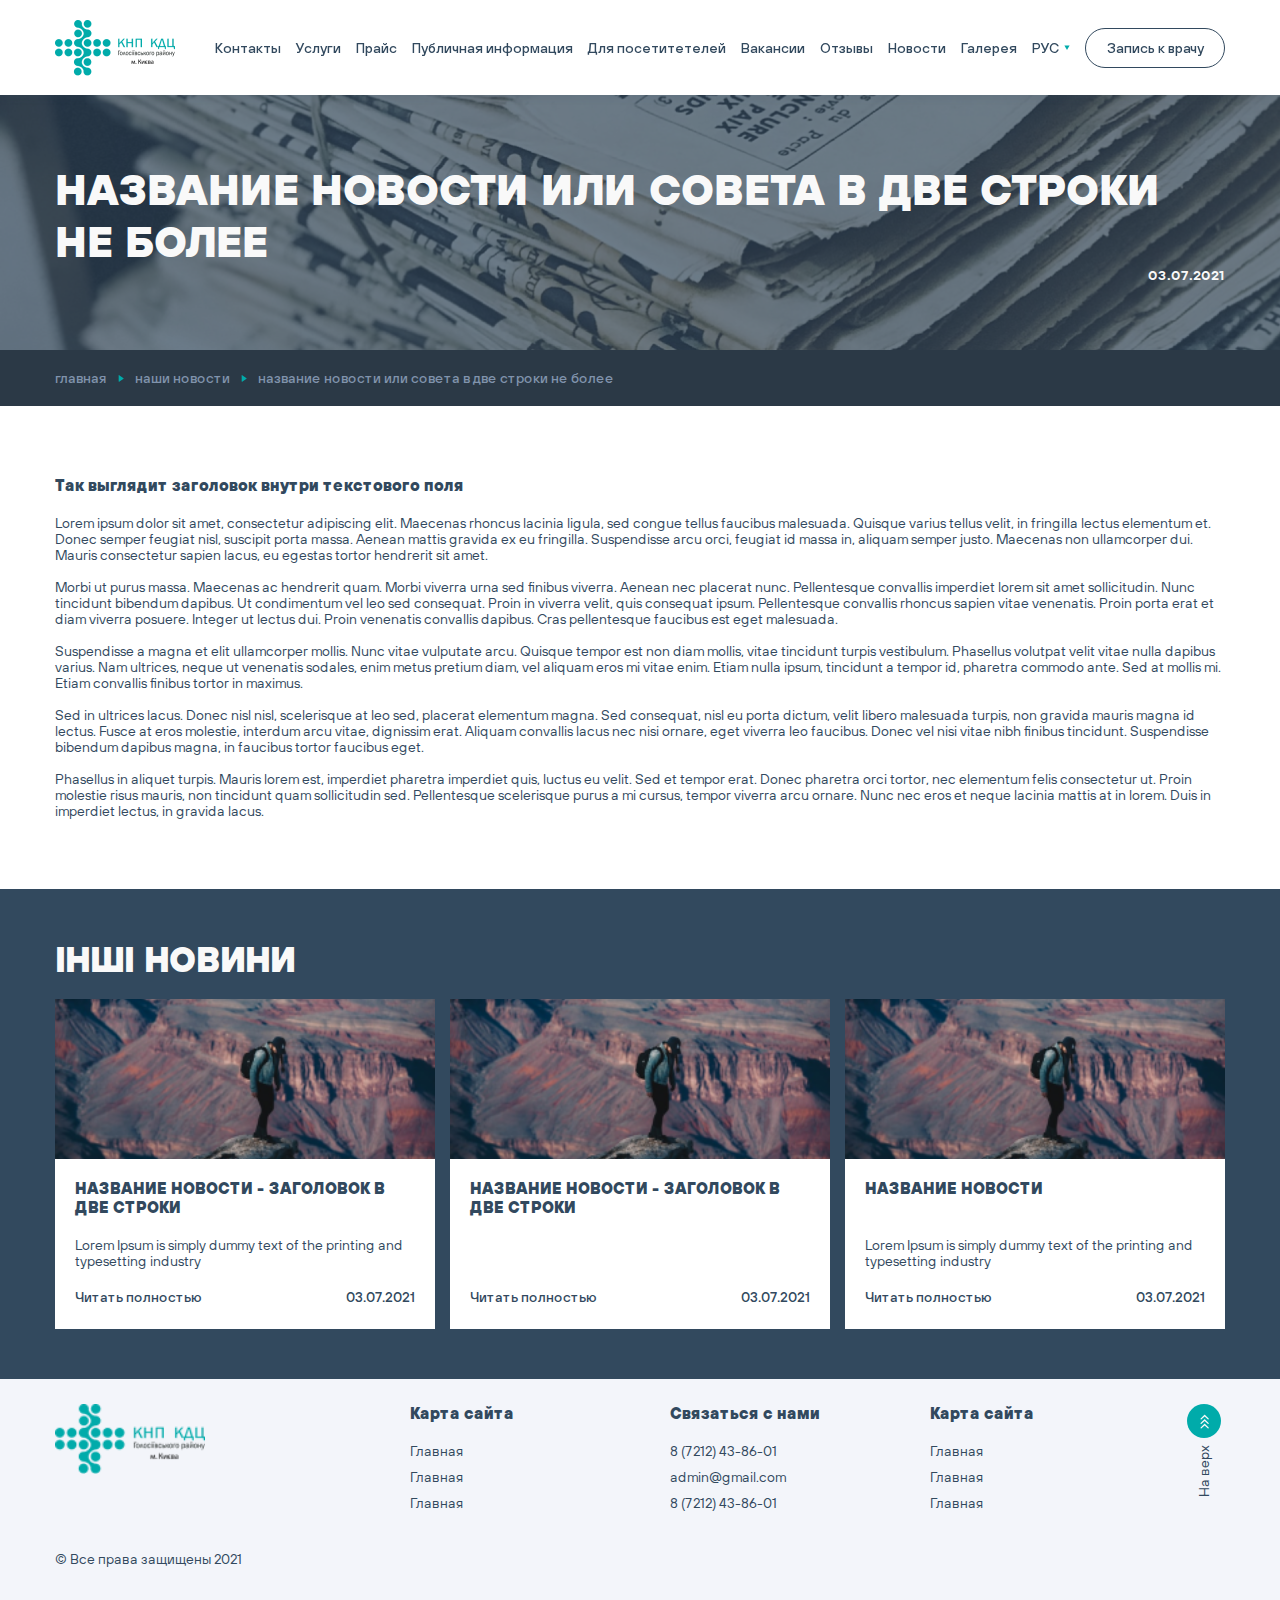
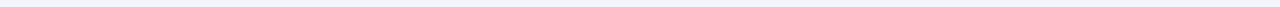
==== commit bc722b75: "дата" ====
--- a/news-single.html
+++ b/news-single.html
@@ -59,6 +59,7 @@
          <div class="wrapper">
             <div class="pagetitle">
                <h1 class="title h1">название новости или совета в две строки не более</h1>
+               <time datetime="03.07.2021">03.07.2021</time>
             </div>
          </div>
       </section>
@@ -101,7 +102,10 @@
                      <div class="news-item__content">
                         <h3>Название новости - Заголовок в две строки</h3>
                         <p>Lorem Ipsum is simply dummy text of the printing and typesetting industry</p>
-                        <a href="#" class="link link--more">Читать полностью</a>
+                        <div class="bottom">
+                           <a href="#" class="link link--more">Читать полностью</a>
+                           <time datetime="03.07.2021">03.07.2021</time>
+                        </div>
                      </div>
                   </div>
                   <div class="news-item">
@@ -111,7 +115,10 @@
                      <div class="news-item__content">
                         <h3>Название новости - Заголовок в две строки</h3>
                         <!-- <p>Lorem Ipsum is simply dummy text of the printing and typesetting industry</p> -->
-                        <a href="#" class="link link--more">Читать полностью</a>
+                        <div class="bottom">
+                           <a href="#" class="link link--more">Читать полностью</a>
+                           <time datetime="03.07.2021">03.07.2021</time>
+                        </div>
                      </div>
                   </div>
                   <div class="news-item">
@@ -121,7 +128,10 @@
                      <div class="news-item__content">
                         <h3>Название новости</h3>
                         <p>Lorem Ipsum is simply dummy text of the printing and typesetting industry</p>
-                        <a href="#" class="link link--more">Читать полностью</a>
+                        <div class="bottom">
+                           <a href="#" class="link link--more">Читать полностью</a>
+                           <time datetime="03.07.2021">03.07.2021</time>
+                        </div>
                      </div>
                   </div>
                </div>
